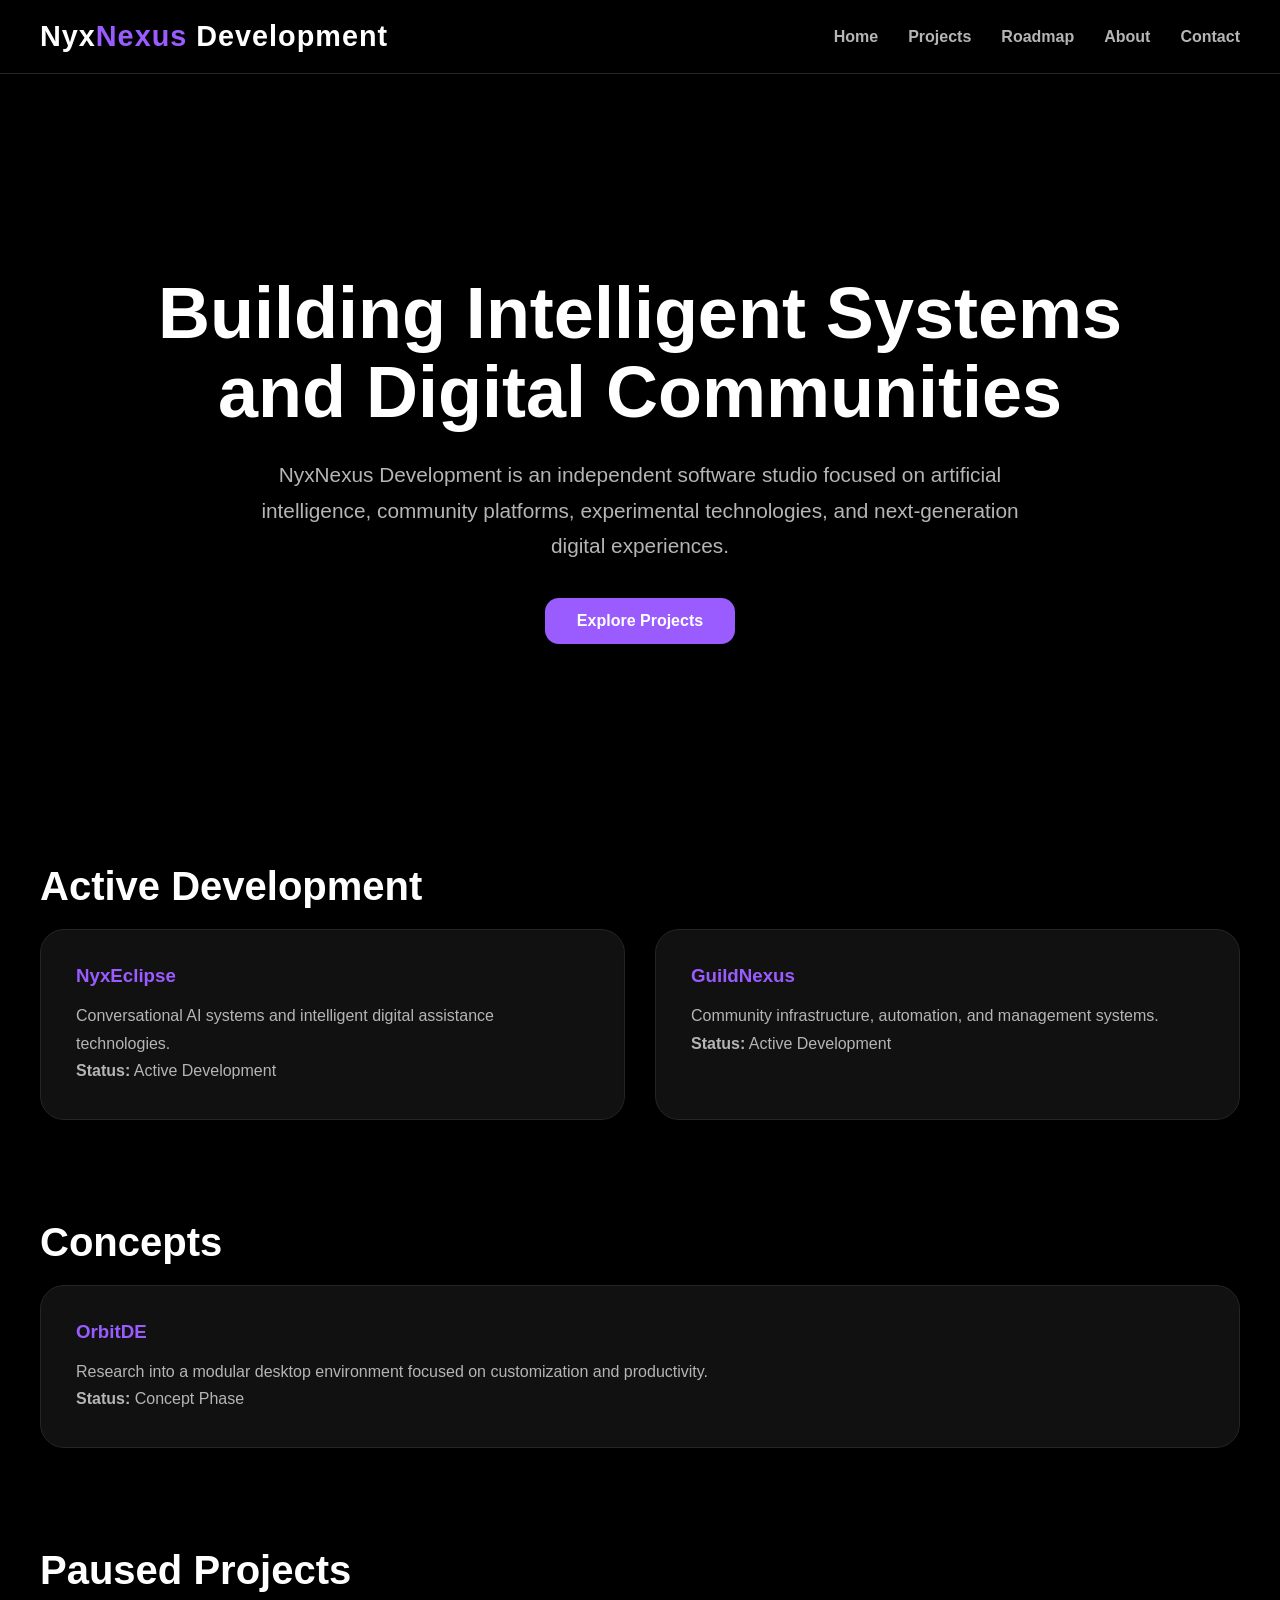
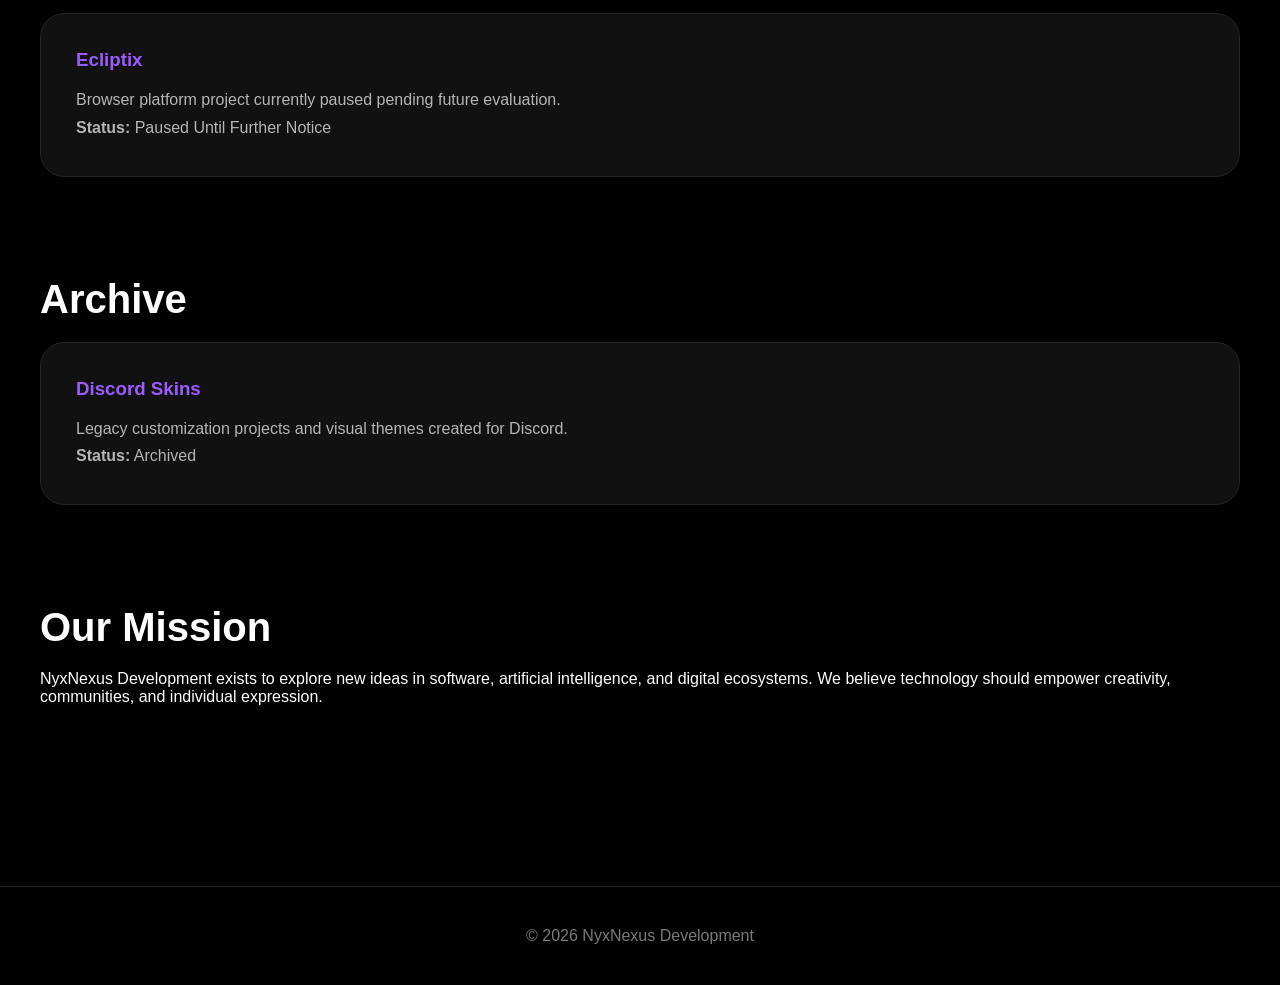
==== index.html @ 969a34d6 "Create index.html for NyxNexus Development site This HTML file serves as the main structure for the " ====
<!DOCTYPE html>
<html lang="en">

<head>

    <meta charset="UTF-8">
    <meta name="viewport" content="width=device-width, initial-scale=1.0">

    <title>NyxNexus Development</title>

    <link rel="stylesheet" href="style.css">

</head>

<body>

<header>

    <div class="header-container">

        <div class="logo">
            Nyx<span>Nexus</span> Development
        </div>

        <nav>
            <a href="index.html">Home</a>
            <a href="projects.html">Projects</a>
            <a href="roadmap.html">Roadmap</a>
            <a href="about.html">About</a>
            <a href="contact.html">Contact</a>
        </nav>

    </div>

</header>


<main>

    <!-- Hero -->

    <section class="hero">

        <h1>
            Building Intelligent Systems
            <br>
            and Digital Communities
        </h1>

        <p>
            NyxNexus Development is an independent software studio
            focused on artificial intelligence, community platforms,
            experimental technologies, and next-generation digital
            experiences.
        </p>

        <a href="projects.html" class="button">
            Explore Projects
        </a>

    </section>



    <!-- Active Development -->

    <section>

        <h2>Active Development</h2>

        <div class="cards">

            <article class="card">

                <h3>NyxEclipse</h3>

                <p>
                    Conversational AI systems and intelligent
                    digital assistance technologies.
                </p>

                <p>
                    <strong>Status:</strong> Active Development
                </p>

            </article>



            <article class="card">

                <h3>GuildNexus</h3>

                <p>
                    Community infrastructure, automation,
                    and management systems.
                </p>

                <p>
                    <strong>Status:</strong> Active Development
                </p>

            </article>

        </div>

    </section>



    <!-- Concepts -->

    <section>

        <h2>Concepts</h2>

        <div class="cards">

            <article class="card">

                <h3>OrbitDE</h3>

                <p>
                    Research into a modular desktop environment
                    focused on customization and productivity.
                </p>

                <p>
                    <strong>Status:</strong> Concept Phase
                </p>

            </article>

        </div>

    </section>



    <!-- Paused -->

    <section>

        <h2>Paused Projects</h2>

        <div class="cards">

            <article class="card">

                <h3>Ecliptix</h3>

                <p>
                    Browser platform project currently paused
                    pending future evaluation.
                </p>

                <p>
                    <strong>Status:</strong> Paused Until Further Notice
                </p>

            </article>

        </div>

    </section>



    <!-- Archive -->

    <section>

        <h2>Archive</h2>

        <div class="cards">

            <article class="card">

                <h3>Discord Skins</h3>

                <p>
                    Legacy customization projects and visual themes
                    created for Discord.
                </p>

                <p>
                    <strong>Status:</strong> Archived
                </p>

            </article>

        </div>

    </section>



    <!-- Studio Mission -->

    <section>

        <h2>Our Mission</h2>

        <p>
            NyxNexus Development exists to explore new ideas in
            software, artificial intelligence, and digital ecosystems.
            We believe technology should empower creativity,
            communities, and individual expression.
        </p>

    </section>

</main>


<footer>

    <p>
        © 2026 NyxNexus Development
    </p>

</footer>

</body>

</html>
---- style.css ----
/* =========================
   NyxNexus Development
   Main Stylesheet
========================= */

* {
    margin: 0;
    padding: 0;
    box-sizing: border-box;
}

:root {

    /* Colors */

    --bg-primary: #000000;
    --bg-secondary: #0a0a0a;
    --bg-tertiary: #111111;
    --bg-hover: #181818;

    --border-color: #252525;

    --accent: #9b5cff;
    --accent-hover: #b47cff;
    --accent-active: #c99cff;

    --text-primary: #ffffff;
    --text-secondary: #b5b5b5;
    --text-muted: #7a7a7a;

    /* Effects */

    --shadow:
        0 8px 30px rgba(0,0,0,.45);

    --glow:
        0 0 25px rgba(155,92,255,.18);

    --transition:
        0.25s ease;
}

body {
    background: var(--bg-primary);
    color: var(--text-primary);

    font-family:
        "Segoe UI",
        "Inter",
        sans-serif;

    min-height: 100vh;
}

/* =========================
   Header
========================= */

header {
    position: sticky;
    top: 0;

    background: rgba(0,0,0,.85);

    backdrop-filter: blur(20px);

    border-bottom: 1px solid var(--border-color);

    padding: 20px 40px;

    z-index: 1000;
}

.header-container {
    max-width: 1400px;

    margin: auto;

    display: flex;

    justify-content: space-between;

    align-items: center;
}

.logo {
    font-size: 1.8rem;
    font-weight: 700;
    letter-spacing: 1px;
}

.logo span {
    color: var(--accent);
}

/* =========================
   Navigation
========================= */

nav {
    display: flex;
    gap: 30px;
}

nav a {
    color: var(--text-secondary);

    text-decoration: none;

    font-weight: 600;

    transition: var(--transition);
}

nav a:hover {
    color: var(--text-primary);
}

/* =========================
   Main Content
========================= */

main {
    max-width: 1400px;
    margin: auto;
    padding: 80px 40px;
}

/* =========================
   Hero Section
========================= */

.hero {
    text-align: center;

    padding: 120px 20px;
}

.hero h1 {
    font-size: 4.5rem;

    line-height: 1.1;

    margin-bottom: 25px;
}

.hero p {
    color: var(--text-secondary);

    font-size: 1.3rem;

    max-width: 800px;

    margin: auto;

    line-height: 1.7;
}

/* =========================
   Buttons
========================= */

.button {
    display: inline-block;

    margin-top: 35px;

    padding: 14px 32px;

    border-radius: 14px;

    background: var(--accent);

    color: white;

    text-decoration: none;

    font-weight: 600;

    transition: var(--transition);
}

.button:hover {
    background: var(--accent-hover);

    transform: translateY(-2px);

    box-shadow: var(--glow);
}

/* =========================
   Cards
========================= */

.cards {
    display: grid;

    grid-template-columns:
        repeat(auto-fit, minmax(320px, 1fr));

    gap: 30px;
}

.card {
    background: var(--bg-tertiary);

    border: 1px solid var(--border-color);

    border-radius: 24px;

    padding: 35px;

    transition: var(--transition);

    box-shadow: var(--shadow);
}

.card:hover {
    transform: translateY(-6px);

    background: var(--bg-hover);

    border-color: var(--accent);

    box-shadow:
        var(--shadow),
        var(--glow);
}

.card h3 {
    margin-bottom: 15px;

    color: var(--accent);
}

.card p {
    color: var(--text-secondary);

    line-height: 1.7;
}

/* =========================
   Sections
========================= */

section {
    margin-bottom: 100px;
}

section h2 {
    font-size: 2.5rem;

    margin-bottom: 20px;
}

/* =========================
   Footer
========================= */

footer {
    border-top: 1px solid var(--border-color);

    padding: 40px;

    text-align: center;

    color: var(--text-muted);
}

/* =========================
   Mobile
========================= */

@media (max-width: 900px) {

    .header-container {
        flex-direction: column;
        gap: 20px;
    }

    nav {
        flex-wrap: wrap;
        justify-content: center;
    }

    .hero h1 {
        font-size: 3rem;
    }

    main {
        padding: 60px 20px;
    }

}
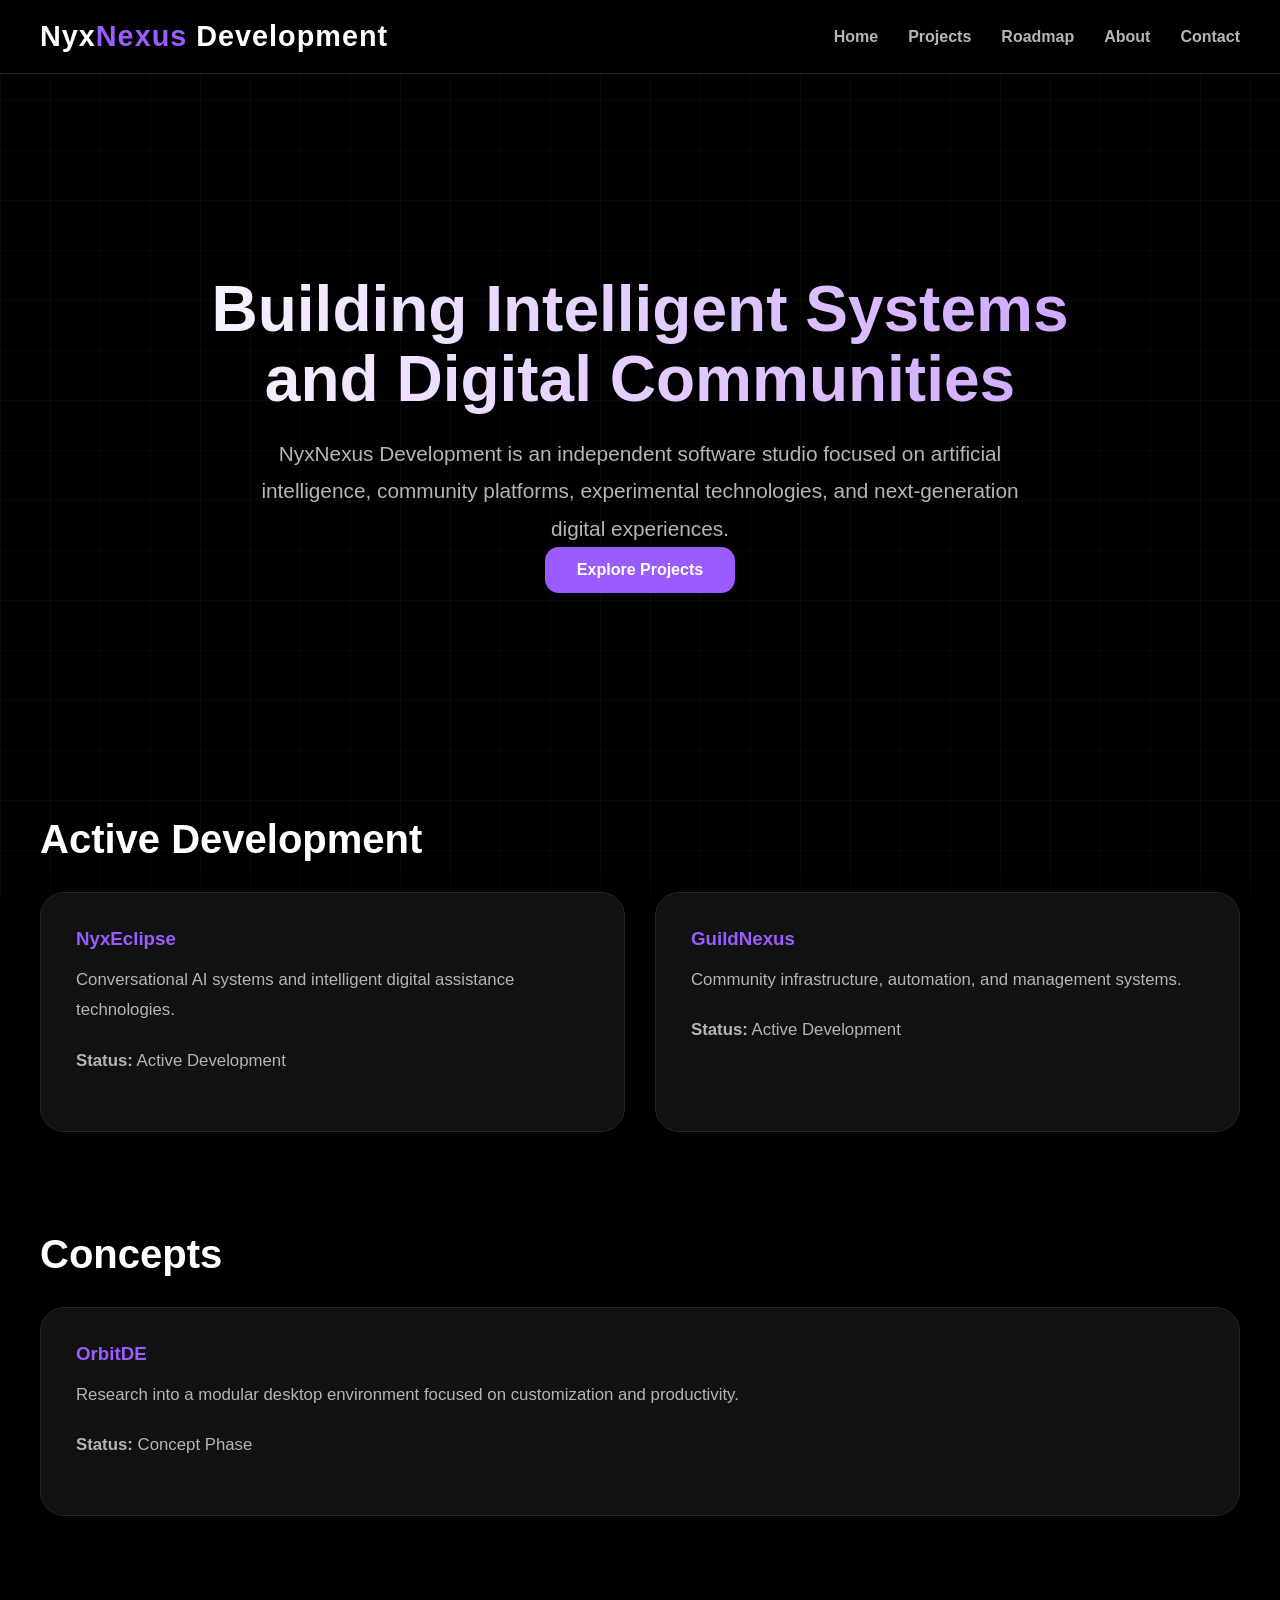
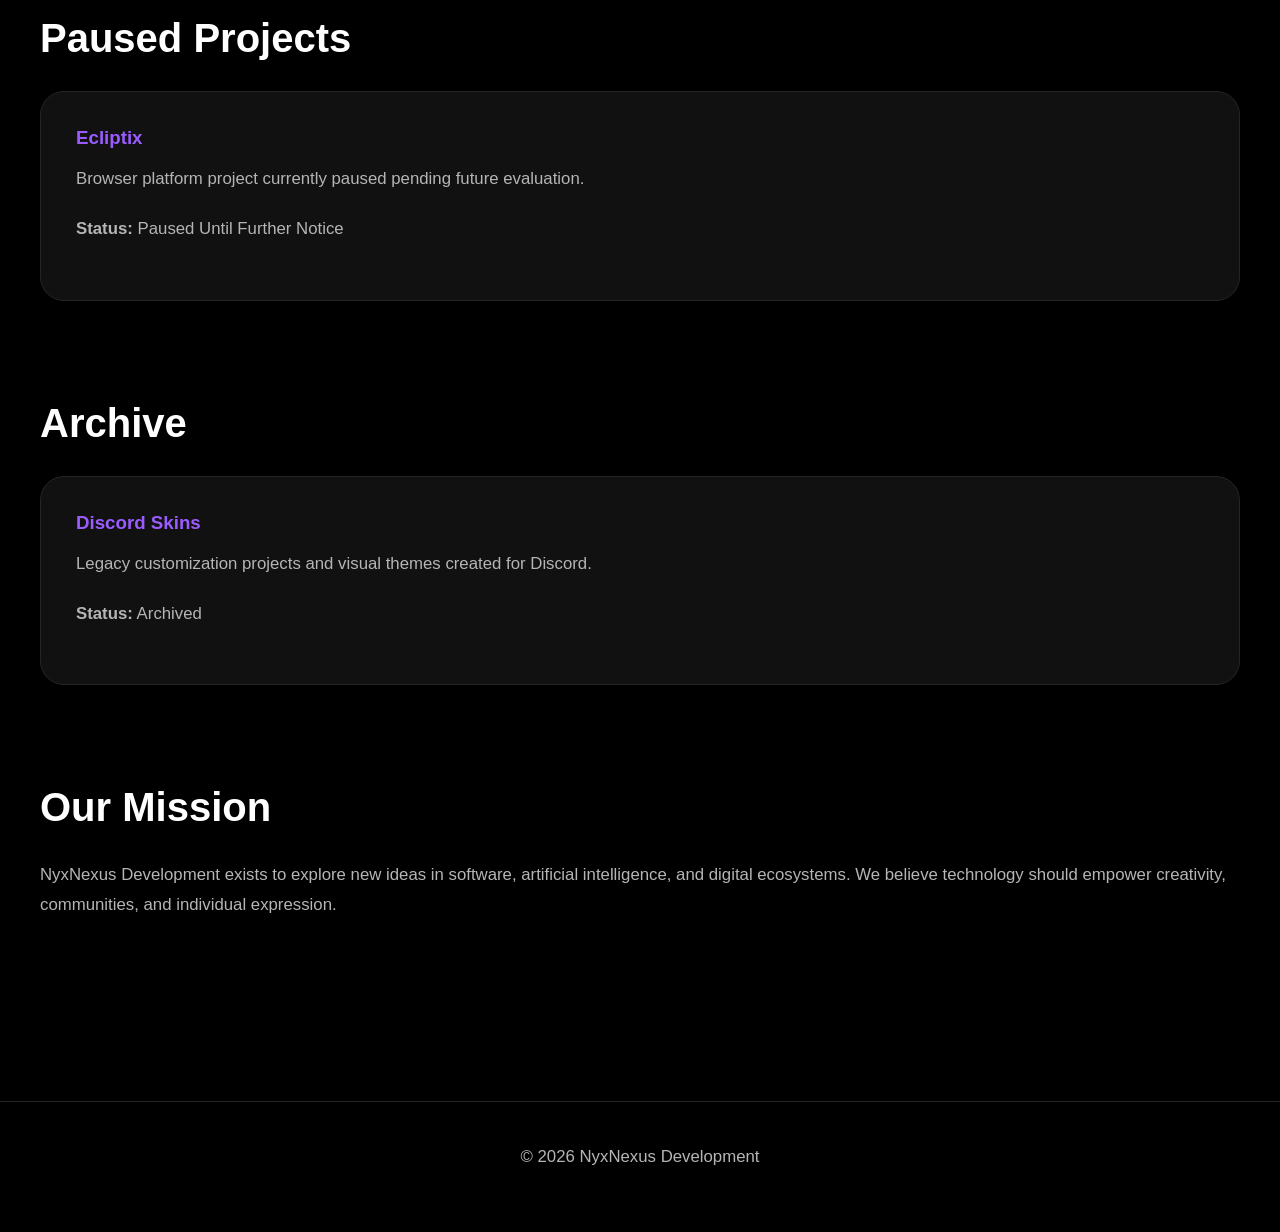
==== commit 5f2da94a: "Fix HTML navigation links formatting" ====
--- a/index.html
+++ b/index.html
@@ -23,11 +23,11 @@
         </div>
 
         <nav>
-            <a href="index.html">Home</a>
-            <a href="projects.html">Projects</a>
-            <a href="roadmap.html">Roadmap</a>
-            <a href="about.html">About</a>
-            <a href="contact.html">Contact</a>
+            <a href="/NyxNexus-Development/">Home</a>
+            <a href="/NyxNexus-Development/pages/projects.html">Projects</a>
+            <a href="/NyxNexus-Development/pages/roadmap.html">Roadmap</a>
+            <a href="/NyxNexus-Development/pages/about.html">About</a>
+            <a href="/NyxNexus-Development/pages/contact.html">Contact</a>
         </nav>
 
     </div>
--- a/style.css
+++ b/style.css
@@ -15,30 +15,34 @@
 
     --bg-primary: #000000;
     --bg-secondary: #0a0a0a;
-    --bg-tertiary: #111111;
-    --bg-hover: #181818;
+    --bg-card: #111111;
+    --bg-card-hover: #181818;
 
     --border-color: #252525;
 
     --accent: #9b5cff;
     --accent-hover: #b47cff;
-    --accent-active: #c99cff;
+    --accent-light: #c99cff;
 
     --text-primary: #ffffff;
     --text-secondary: #b5b5b5;
-    --text-muted: #7a7a7a;
+    --text-muted: #707070;
 
     /* Effects */
 
     --shadow:
-        0 8px 30px rgba(0,0,0,.45);
+        0 10px 30px rgba(0,0,0,.45);
 
     --glow:
-        0 0 25px rgba(155,92,255,.18);
+        0 0 30px rgba(155,92,255,.18);
 
     --transition:
         0.25s ease;
 }
+
+/* =========================
+   Body
+========================= */
 
 body {
     background: var(--bg-primary);
@@ -50,6 +54,113 @@
         sans-serif;
 
     min-height: 100vh;
+
+    overflow-x: hidden;
+
+    position: relative;
+}
+
+/* Background Grid */
+
+body::before {
+
+    content: "";
+
+    position: fixed;
+
+    inset: 0;
+
+    background-image:
+        linear-gradient(
+            rgba(255,255,255,.03) 1px,
+            transparent 1px
+        ),
+        linear-gradient(
+            90deg,
+            rgba(255,255,255,.03) 1px,
+            transparent 1px
+        );
+
+    background-size: 50px 50px;
+
+    z-index: -5;
+}
+
+/* =========================
+   Floating Orbs
+========================= */
+
+.orb {
+    position: fixed;
+
+    border-radius: 50%;
+
+    filter: blur(120px);
+
+    z-index: -4;
+
+    animation: float 20s infinite ease-in-out;
+}
+
+.orb1 {
+    width: 400px;
+    height: 400px;
+
+    background: rgba(155,92,255,.15);
+
+    top: 10%;
+    left: -100px;
+}
+
+.orb2 {
+    width: 500px;
+    height: 500px;
+
+    background: rgba(120,80,255,.12);
+
+    bottom: -100px;
+    right: -100px;
+
+    animation-delay: -10s;
+}
+
+@keyframes float {
+
+    0%,100% {
+        transform: translateY(0);
+    }
+
+    50% {
+        transform: translateY(-60px);
+    }
+
+}
+
+/* =========================
+   Cursor Glow
+========================= */
+
+#cursor-glow {
+
+    position: fixed;
+
+    width: 500px;
+    height: 500px;
+
+    border-radius: 50%;
+
+    background:
+        radial-gradient(
+            circle,
+            rgba(155,92,255,.15),
+            transparent 70%
+        );
+
+    pointer-events: none;
+
+    transform: translate(-50%, -50%);
+
+    z-index: -3;
 }
 
 /* =========================
@@ -57,21 +168,25 @@
 ========================= */
 
 header {
+
     position: sticky;
     top: 0;
 
-    background: rgba(0,0,0,.85);
+    z-index: 1000;
+
+    background:
+        rgba(0,0,0,.75);
 
     backdrop-filter: blur(20px);
 
-    border-bottom: 1px solid var(--border-color);
+    border-bottom:
+        1px solid var(--border-color);
 
     padding: 20px 40px;
-
-    z-index: 1000;
 }
 
 .header-container {
+
     max-width: 1400px;
 
     margin: auto;
@@ -84,8 +199,11 @@
 }
 
 .logo {
+
     font-size: 1.8rem;
+
     font-weight: 700;
+
     letter-spacing: 1px;
 }
 
@@ -103,6 +221,7 @@
 }
 
 nav a {
+
     color: var(--text-secondary);
 
     text-decoration: none;
@@ -110,77 +229,160 @@
     font-weight: 600;
 
     transition: var(--transition);
+
+    position: relative;
 }
 
 nav a:hover {
     color: var(--text-primary);
 }
 
-/* =========================
-   Main Content
+nav a::after {
+
+    content: "";
+
+    position: absolute;
+
+    width: 0;
+    height: 2px;
+
+    left: 0;
+    bottom: -5px;
+
+    background: var(--accent);
+
+    transition: .3s;
+}
+
+nav a:hover::after {
+    width: 100%;
+}
+
+/* =========================
+   Main
 ========================= */
 
 main {
+
     max-width: 1400px;
+
     margin: auto;
+
     padding: 80px 40px;
 }
 
 /* =========================
-   Hero Section
+   Typography
+========================= */
+
+h1 {
+
+    font-size: 4rem;
+
+    line-height: 1.1;
+
+    margin-bottom: 20px;
+}
+
+h2 {
+
+    font-size: 2.5rem;
+
+    margin-bottom: 30px;
+}
+
+h3 {
+
+    color: var(--accent);
+
+    margin-bottom: 15px;
+}
+
+p {
+
+    color: var(--text-secondary);
+
+    line-height: 1.8;
+
+    font-size: 1.05rem;
+
+    margin-bottom: 20px;
+}
+
+ul {
+    color: var(--text-secondary);
+    line-height: 2;
+    padding-left: 20px;
+}
+
+/* =========================
+   Hero
 ========================= */
 
 .hero {
+
     text-align: center;
 
     padding: 120px 20px;
 }
 
 .hero h1 {
-    font-size: 4.5rem;
-
-    line-height: 1.1;
-
-    margin-bottom: 25px;
+
+    background:
+        linear-gradient(
+            90deg,
+            white,
+            var(--accent-light)
+        );
+
+    -webkit-background-clip: text;
+    -webkit-text-fill-color: transparent;
 }
 
 .hero p {
-    color: var(--text-secondary);
+
+    max-width: 800px;
+
+    margin: auto;
 
     font-size: 1.3rem;
-
-    max-width: 800px;
-
-    margin: auto;
-
-    line-height: 1.7;
 }
 
 /* =========================
    Buttons
 ========================= */
 
-.button {
+.button,
+button {
+
+    position: relative;
+
+    overflow: hidden;
+
     display: inline-block;
 
-    margin-top: 35px;
+    background: var(--accent);
+
+    color: white;
+
+    text-decoration: none;
+
+    border: none;
 
     padding: 14px 32px;
 
     border-radius: 14px;
 
-    background: var(--accent);
-
-    color: white;
-
-    text-decoration: none;
-
     font-weight: 600;
 
+    cursor: pointer;
+
     transition: var(--transition);
 }
 
-.button:hover {
+.button:hover,
+button:hover {
+
     background: var(--accent-hover);
 
     transform: translateY(-2px);
@@ -188,11 +390,41 @@
     box-shadow: var(--glow);
 }
 
+.button::before,
+button::before {
+
+    content: "";
+
+    position: absolute;
+
+    top: 0;
+    left: -100%;
+
+    width: 100%;
+    height: 100%;
+
+    background:
+        linear-gradient(
+            90deg,
+            transparent,
+            rgba(255,255,255,.25),
+            transparent
+        );
+
+    transition: .6s;
+}
+
+.button:hover::before,
+button:hover::before {
+    left: 100%;
+}
+
 /* =========================
    Cards
 ========================= */
 
 .cards {
+
     display: grid;
 
     grid-template-columns:
@@ -202,9 +434,11 @@
 }
 
 .card {
-    background: var(--bg-tertiary);
-
-    border: 1px solid var(--border-color);
+
+    background: var(--bg-card);
+
+    border:
+        1px solid var(--border-color);
 
     border-radius: 24px;
 
@@ -216,27 +450,58 @@
 }
 
 .card:hover {
-    transform: translateY(-6px);
-
-    background: var(--bg-hover);
-
-    border-color: var(--accent);
+
+    transform:
+        translateY(-8px);
+
+    background:
+        var(--bg-card-hover);
+
+    border-color:
+        var(--accent);
 
     box-shadow:
         var(--shadow),
         var(--glow);
 }
 
-.card h3 {
+/* =========================
+   Status Badges
+========================= */
+
+.status {
+
+    display: inline-block;
+
+    padding: 6px 14px;
+
+    border-radius: 999px;
+
+    font-size: .85rem;
+
+    font-weight: 600;
+
     margin-bottom: 15px;
-
-    color: var(--accent);
-}
-
-.card p {
-    color: var(--text-secondary);
-
-    line-height: 1.7;
+}
+
+.active {
+    background: rgba(88,255,155,.15);
+    color: #58ff9b;
+}
+
+.concept {
+    background: rgba(255,190,88,.15);
+    color: #ffbe58;
+}
+
+.paused {
+    background: rgba(255,88,88,.15);
+    color: #ff5858;
+}
+
+.archived {
+    background: rgba(160,160,160,.15);
+    color: #b0b0b0;
 }
 
 /* =========================
@@ -247,10 +512,60 @@
     margin-bottom: 100px;
 }
 
-section h2 {
-    font-size: 2.5rem;
-
-    margin-bottom: 20px;
+/* =========================
+   Contact Form
+========================= */
+
+.contact-section {
+
+    max-width: 800px;
+
+    margin: auto;
+}
+
+.contact-form {
+
+    display: flex;
+
+    flex-direction: column;
+
+    gap: 20px;
+}
+
+.contact-form label {
+
+    font-weight: 600;
+
+    color: var(--text-primary);
+}
+
+.contact-form input,
+.contact-form textarea {
+
+    background: var(--bg-card);
+
+    border:
+        1px solid var(--border-color);
+
+    border-radius: 14px;
+
+    padding: 16px;
+
+    color: white;
+
+    font-size: 1rem;
+}
+
+.contact-form input:focus,
+.contact-form textarea:focus {
+
+    outline: none;
+
+    border-color:
+        var(--accent);
+
+    box-shadow:
+        0 0 15px rgba(155,92,255,.2);
 }
 
 /* =========================
@@ -258,13 +573,63 @@
 ========================= */
 
 footer {
-    border-top: 1px solid var(--border-color);
+
+    text-align: center;
 
     padding: 40px;
 
-    text-align: center;
-
-    color: var(--text-muted);
+    border-top:
+        1px solid var(--border-color);
+
+    color:
+        var(--text-muted);
+}
+
+/* =========================
+   Scroll Animations
+========================= */
+
+.fade-in {
+
+    opacity: 0;
+
+    transform:
+        translateY(40px);
+
+    transition:
+        opacity .8s ease,
+        transform .8s ease;
+}
+
+.fade-in.show {
+
+    opacity: 1;
+
+    transform:
+        translateY(0);
+}
+
+/* =========================
+   Loader
+========================= */
+
+#loader {
+
+    position: fixed;
+
+    inset: 0;
+
+    background: black;
+
+    display: flex;
+
+    justify-content: center;
+
+    align-items: center;
+
+    z-index: 9999;
+
+    transition: opacity .8s ease;
 }
 
 /* =========================
@@ -274,21 +639,37 @@
 @media (max-width: 900px) {
 
     .header-container {
+
         flex-direction: column;
+
         gap: 20px;
     }
 
     nav {
+
         flex-wrap: wrap;
+
         justify-content: center;
     }
 
-    .hero h1 {
-        font-size: 3rem;
+    h1 {
+        font-size: 2.8rem;
+    }
+
+    h2 {
+        font-size: 2rem;
+    }
+
+    .hero {
+        padding: 80px 20px;
     }
 
     main {
         padding: 60px 20px;
     }
 
-}
+    .cards {
+        grid-template-columns: 1fr;
+    }
+
+}
